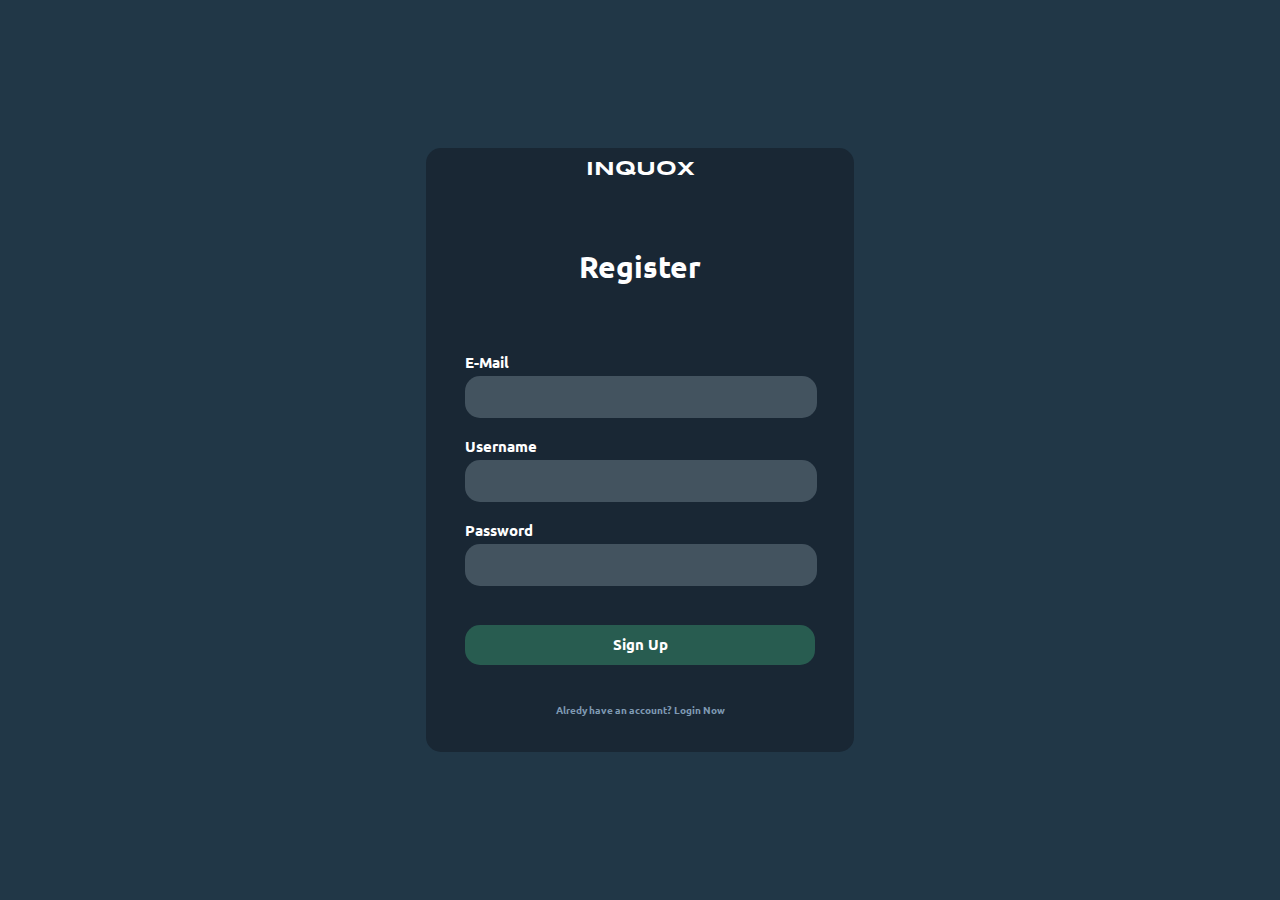
==== src/index.html @ 07504ca0 "move in src" ====
<!DOCTYPE html>
<html lang="en">
<head>
    <meta charset="UTF-8">
    <meta http-equiv="X-UA-Compatible" content="IE=edge">
    <meta name="viewport" content="width=device-width, initial-scale=1.0">
    <!--css-->
    <link rel="stylesheet" href="css/style.css">
    <link rel="stylesheet" href="css/fontface.css">
    <!--/css-->
    <title>Document</title>
</head>
<body>
    <!--login-->
    <div class="loginblock">
        <div class="loginmarkup">
            <!--lb id loginblock-->
            <div class="lb_logo">INQUOX</div>
            <!--SIGNIN or SIGNUP-->
            <div class="lb_state">Login</div>
            <!--getting information from the user-->
            <div class="lb_receivinginfo">
                <!--ri is receivinginfo-->
                <!--receiving email-->
                <div class="lb_ri_textEmail">E-Mail</div>
                <div class="lb_ri_inputEmail">
                    <input type="email" name="" id="" class="lb_ri_inputEmail-i">
                </div>
                <!--receiving password-->
                <div class="lb_ri_textPassw">Password</div>
                <div class="lb_ri_inputPassw">
                    <input type="password" name="" id="" class="lb_ri_inputPassw-i">
                </div>
                <div class="lb_ri_forgotPassw">
                    <a class="lb_ri_forgotPassw_t" href="">Forgot Password?</a>
                </div>
                <!--SignIN or UP botton-->
                <div class="lb_ri_sign">
                    <div class="lb_ri_sign_t">Sign In</div>
                </div>
            </div>
            <!--have or not have account-->
            <div class="lb_else">
                <a class="lb_else_t" href="">Dont have account? Register Now</a>
            </div>
        </div>
    </div>
    <!--./login-->


     <!--Register-->
     <div class="registerblock active">
        <div class="loginmarkup">
            <!--lb id loginblock-->
            <div class="lb_logo">INQUOX</div>
            <!--SIGNIN or SIGNUP-->
            <div class="lb_state">Register</div>
            <!--getting information from the user-->
            <div class="lb_receivinginfo">
                <!--ri is receivinginfo-->
                <!--receiving email-->
                <div class="lb_ri_textEmail">E-Mail</div>
                <div class="lb_ri_inputEmail">
                    <input type="email" name="" id="" class="lb_ri_inputEmail-i">
                </div>
                <!--receiving username-->
                <div class="lb_ri_textEmail">Username</div>
                <div class="lb_ri_inputEmail">
                    <input type="text" name="" id="" class="lb_ri_inputEmail-i">
                </div>
                <!--receiving password-->
                <div class="lb_ri_textPassw">Password</div>
                <div class="lb_ri_inputPassw">
                    <input type="password" name="" id="" class="lb_ri_inputPassw-i">
                </div>
                <!--SignIN or UP botton-->
                <div class="lb_ri_sign register">
                    <div class="lb_ri_sign_t">Sign Up</div>
                </div>
            </div>
            <!--have or not have account-->
            <div class="lb_else register">
                <a class="lb_else_t" href="">Alredy have an account? Login Now</a>
            </div>
        </div>
    </div>
    <!--./Register-->
    
    <!--Scripts-->
    <script src="/js/giveactive.js"></script>
    <!---->
</body>
</html>
---- src/css/style.css ----
body {
    background: #213747;
}




/* loginblock */
.loginblock {
    display: none;
}

.loginblock.active {
    display: block;
}


.loginmarkup {
    font-family: 'Ubuntu';
    font-style: normal;
    width: 428px;
    height: 604px;
    background: #192734;
    border-radius: 15px;
    color: #FFFFFF;
    position: absolute;
    left: 50%;
    top: 50%;
    transform: translate(-50%, -50%);
}

.lb_logo {
    font-family: 'Syncopate';
    font-weight: 700;
    font-size: 20px;
    line-height: 21px;
    text-align: center;
    padding: 11px 0 70px 0;
}

/* Login or Register */
.lb_state {
    font-weight: 700;
    font-size: 30px;
    line-height: 34px;
    text-align: center;
    padding-bottom: 70px;
}

/* Register|Login block */
.lb_receivinginfo {
    font-weight: 700;
    font-size: 15px;
    line-height: 17px;
}

.lb_ri_textEmail,
.lb_ri_inputEmail,
.lb_ri_textPassw,
.lb_ri_inputPassw {
    margin: 0 0 5px 39px;
}

.lb_ri_inputEmail-i,
.lb_ri_inputPassw-i {
    width: 340px;
    height: 40px;
    background: #43535F;
    border-radius: 15px;

    border-style: none;
    outline:none;

    padding-left: 10px;
}

.lb_ri_inputEmail {
    margin-bottom: 20px;
}

.lb_ri_forgotPassw {
    font-weight: 700;
    font-size: 10px;
    line-height: 11px;
    text-align: right;
    padding: 5px 39px 0 0;
}

.lb_ri_forgotPassw_t {
    color: #7E99B2;
    text-decoration: none;
}

/* Sign In or UP button */
.lb_ri_sign {
    margin: 63px auto 0;
    width: 350px;
    height: 40px;
    background: #285C50;
    border-radius: 15px;
    cursor: pointer;
}

.lb_ri_sign_t {
    font-weight: 700;
    font-size: 15px;
    line-height: 17px;
    text-align: center; 
    padding-top: 11px;
}

/* forgot password */
.lb_else {
    font-weight: 700;
    font-size: 10px;
    line-height: 11px;
    text-align: center;
    padding-top: 79px;
}

.lb_else_t {
    color: #7E99B2;
    text-decoration: none;
}

/* Register */
.registerblock {
    display: none;
}

.registerblock.active {
    display: block;
}

.lb_ri_sign.register {
    margin: 39px auto 0;
}

.lb_else.register {
    padding-top: 39px;
}
---- src/css/fontface.css ----
/* SYNCOPATE */

@font-face {
    font-family: 'Syncopate';
    src: url('../fonts/Syncopate/Syncopate-Bold.ttf') format('truetype');
    font-weight: bold;
    font-style: normal;
}

@font-face {
    font-family: 'Syncopate';
    src: url('../fonts/Syncopate/Syncopate-Regular.ttf') format('truetype');
    font-weight: normal;
    font-style: normal;
}

/* UBUNTU */

@font-face {
    font-family: 'Ubuntu';
    src: url('../fonts/Ubuntu/Ubuntu-Regular.ttf') format('truetype');
    font-weight: normal;
    font-style: normal;
}

@font-face {
    font-family: 'Ubuntu';
    src: url('../fonts/Ubuntu/Ubuntu-LightItalic.ttf') format('truetype');
    font-weight: 300;
    font-style: italic;
}

@font-face {
    font-family: 'Ubuntu';
    src: url('../fonts/Ubuntu/Ubuntu-MediumItalic.ttf') format('truetype');
    font-weight: 500;
    font-style: italic;
}

@font-face {
    font-family: 'Ubuntu';
    src: url('../fonts/Ubuntu/Ubuntu-Italic.ttf') format('truetype');
    font-weight: normal;
    font-style: italic;
}

@font-face {
    font-family: 'Ubuntu';
    src: url('../fonts/Ubuntu/Ubuntu-Light.ttf') format('truetype');
    font-weight: 300;
    font-style: normal;
}

@font-face {
    font-family: 'Ubuntu';
    src: url('../fonts/Ubuntu/Ubuntu-Medium.ttf') format('truetype');
    font-weight: 500;
    font-style: normal;
}

@font-face {
    font-family: 'Ubuntu';
    src: url('../fonts/Ubuntu/Ubuntu-Bold.ttf') format('truetype');
    font-weight: bold;
    font-style: normal;
}

@font-face {
    font-family: 'Ubuntu';
    src: url('../fonts/Ubuntu/Ubuntu-BoldItalic.ttf') format('truetype');
    font-weight: bold;
    font-style: italic;
}
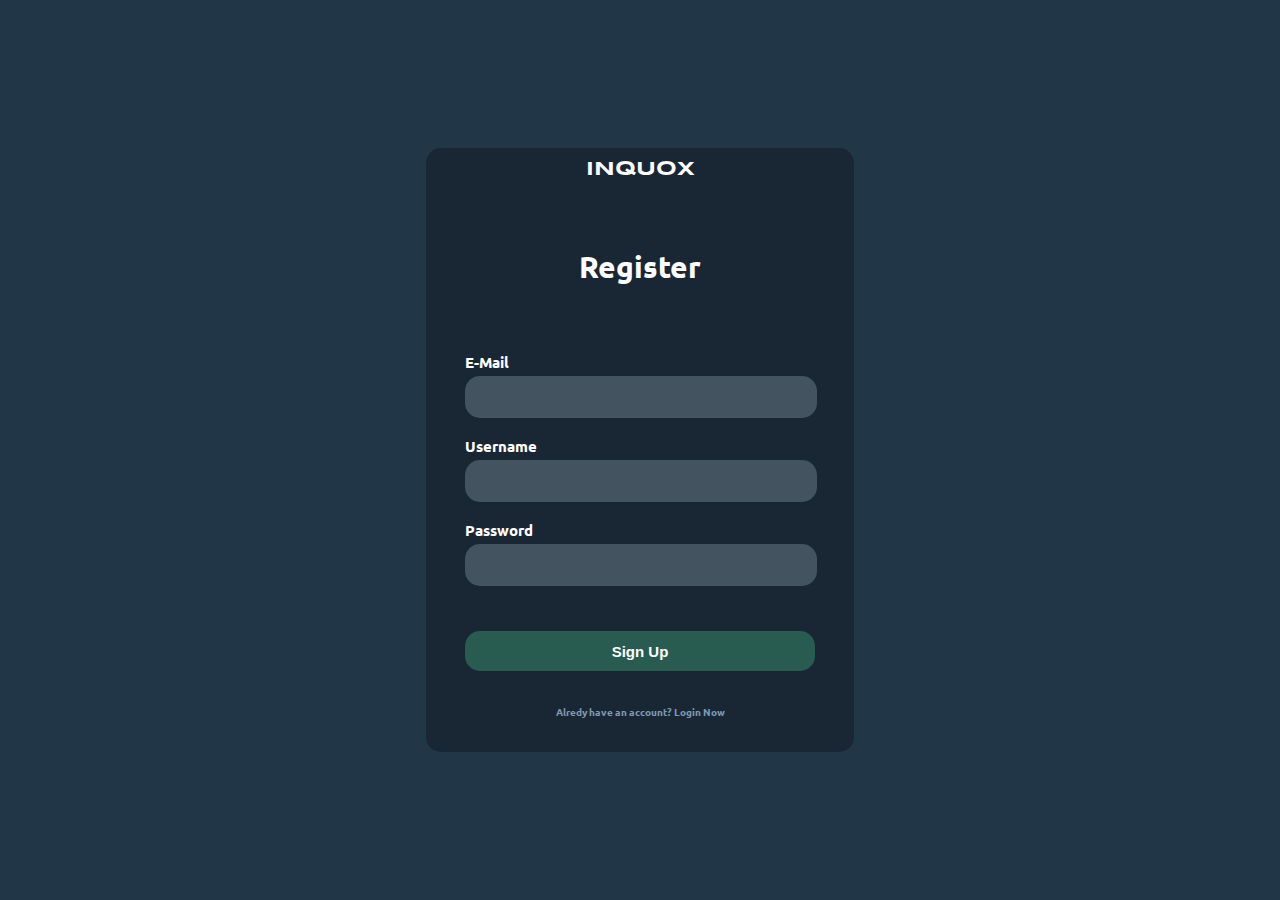
==== commit b19f2229: "fixes" ====
--- a/src/index.html
+++ b/src/index.html
@@ -35,9 +35,9 @@
                     <a class="lb_ri_forgotPassw_t" href="">Forgot Password?</a>
                 </div>
                 <!--SignIN or UP botton-->
-                <div class="lb_ri_sign">
+                <button class="lb_ri_sign" type="submit">
                     <div class="lb_ri_sign_t">Sign In</div>
-                </div>
+                </button>
             </div>
             <!--have or not have account-->
             <div class="lb_else">
@@ -74,9 +74,9 @@
                     <input type="password" name="" id="" class="lb_ri_inputPassw-i">
                 </div>
                 <!--SignIN or UP botton-->
-                <div class="lb_ri_sign register">
+                <button class="lb_ri_sign register" type="submit">
                     <div class="lb_ri_sign_t">Sign Up</div>
-                </div>
+                </button>
             </div>
             <!--have or not have account-->
             <div class="lb_else register">
@@ -85,9 +85,9 @@
         </div>
     </div>
     <!--./Register-->
-    
+
     <!--Scripts-->
-    <script src="/js/giveactive.js"></script>
+    <script src="js/switchingLogReg.js"></script>
     <!---->
 </body>
 </html>--- a/src/css/style.css
+++ b/src/css/style.css
@@ -93,20 +93,22 @@
 
 /* Sign In or UP button */
 .lb_ri_sign {
-    margin: 63px auto 0;
+    margin: 63px 39px 0;
     width: 350px;
     height: 40px;
     background: #285C50;
     border-radius: 15px;
     cursor: pointer;
+    outline: none;
+    border: none;
 }
 
 .lb_ri_sign_t {
+    color: #FFFFFF;
     font-weight: 700;
     font-size: 15px;
     line-height: 17px;
-    text-align: center; 
-    padding-top: 11px;
+    text-align: center;
 }
 
 /* forgot password */
@@ -133,9 +135,10 @@
 }
 
 .lb_ri_sign.register {
-    margin: 39px auto 0;
+    margin: 40px 39px 0;
+    
 }
 
 .lb_else.register {
-    padding-top: 39px;
+    padding-top: 35px;
 }